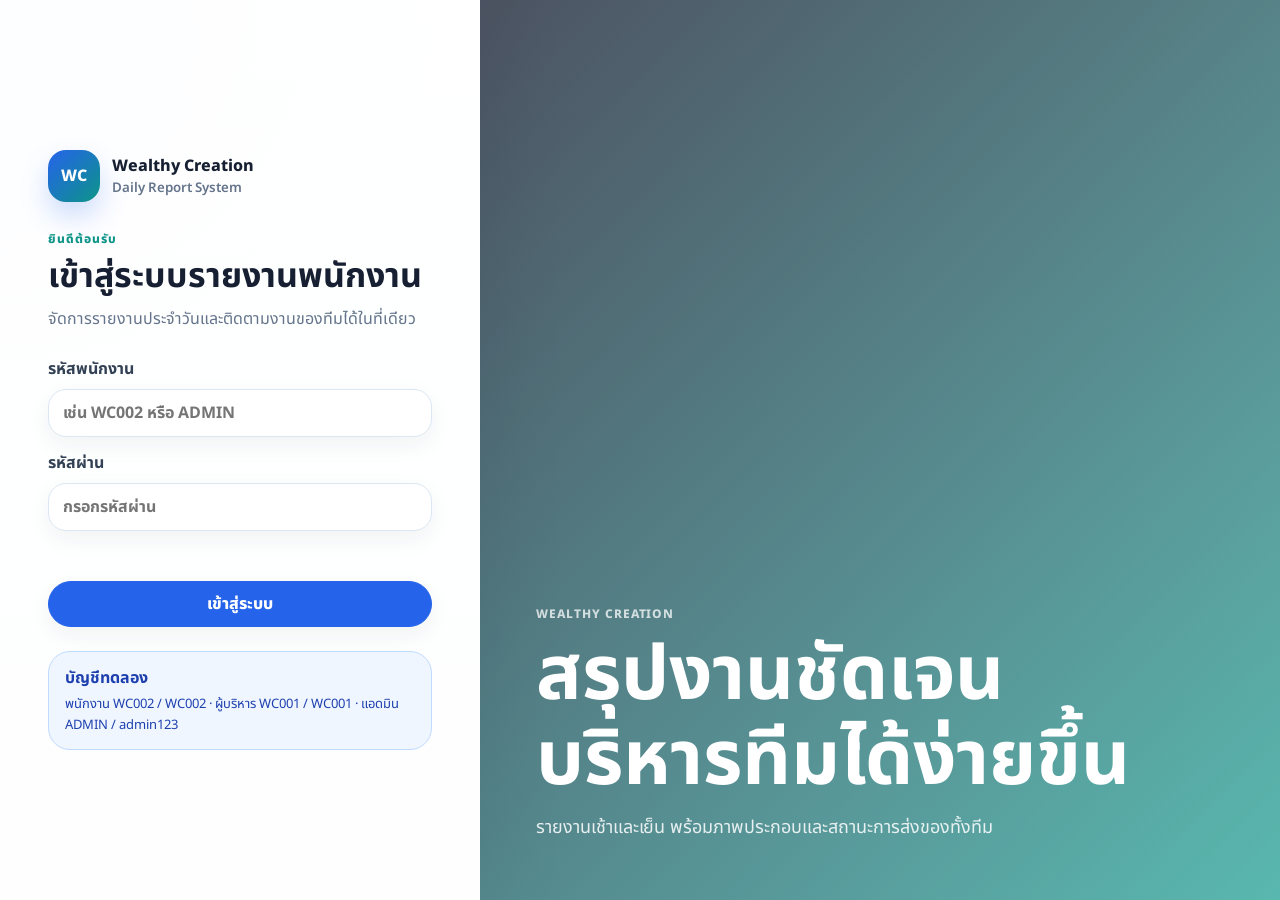
==== admin.html @ c17e125e "Split app into role-based pages" ====
<!DOCTYPE html>
<html lang="th">
<head>
  <meta charset="UTF-8"><meta name="viewport" content="width=device-width, initial-scale=1.0">
  <title>จัดการระบบ | Wealthy Creation</title>
  <link rel="preconnect" href="https://fonts.googleapis.com"><link rel="preconnect" href="https://fonts.gstatic.com" crossorigin>
  <link href="https://fonts.googleapis.com/css2?family=Noto+Sans+Thai:wght@400;500;600;700;800&display=swap" rel="stylesheet">
  <link rel="stylesheet" href="assets/css/app.css">
</head>
<body data-page="admin">
  <div id="app"></div><div id="modalRoot"></div><div id="toastRoot" class="toast-root"></div>
  <script src="assets/js/store.js"></script><script src="assets/js/app.js"></script>
</body>
</html>
---- assets/css/app.css ----
:root {
  --bg: #f6fbff;
  --panel: rgba(255, 255, 255, 0.9);
  --ink: #172033;
  --muted: #64748b;
  --line: #dbe7f3;
  --blue: #2563eb;
  --blue-dark: #1d4ed8;
  --green: #059669;
  --red: #e11d48;
  --amber: #d97706;
  --teal: #0d9488;
  --shadow: 0 20px 50px rgba(30, 41, 59, 0.08);
  --shadow-sm: 0 8px 24px rgba(30, 41, 59, 0.06);
  --radius: 24px;
}

* { box-sizing: border-box; }

body {
  margin: 0;
  min-height: 100vh;
  font-family: "Noto Sans Thai", Tahoma, Arial, sans-serif;
  color: var(--ink);
  background:
    radial-gradient(circle at top left, rgba(125, 211, 252, 0.2), transparent 28%),
    radial-gradient(circle at bottom right, rgba(167, 243, 208, 0.24), transparent 28%),
    linear-gradient(180deg, #fbfdff 0%, #eff8ff 100%);
}

button, input, select, textarea { font: inherit; }
button { cursor: pointer; border: 0; }
a { color: inherit; text-decoration: none; }

.hidden { display: none !important; }
.muted { color: var(--muted); font-size: 13px; line-height: 1.6; }

.login-layout {
  min-height: 100vh;
  display: grid;
  grid-template-columns: minmax(320px, 480px) minmax(0, 1fr);
}

.login-card {
  display: grid;
  align-content: center;
  gap: 24px;
  padding: 48px;
  background: rgba(255, 255, 255, 0.92);
  box-shadow: 24px 0 70px rgba(15, 23, 42, 0.06);
}

.brand {
  display: flex;
  align-items: center;
  gap: 12px;
}

.brand strong { display: block; font-weight: 800; }
.brand small { display: block; color: var(--muted); font-weight: 600; }

.brand-mark {
  width: 52px;
  height: 52px;
  display: grid;
  place-items: center;
  border-radius: 18px;
  color: #fff;
  background: linear-gradient(135deg, var(--blue), var(--teal));
  box-shadow: 0 14px 28px rgba(37, 99, 235, 0.22);
  font-weight: 800;
}

.login-copy h1, .login-cover h2 {
  margin: 8px 0 10px;
  line-height: 1.12;
  letter-spacing: 0;
}

.login-copy h1 { font-size: 34px; }
.login-copy p, .login-cover p { margin: 0; color: var(--muted); line-height: 1.7; }
.eyebrow, .cover-label {
  color: var(--teal);
  font-size: 12px;
  font-weight: 800;
  letter-spacing: 0.08em;
}

.login-cover {
  display: grid;
  align-content: end;
  padding: 56px;
  color: #fff;
  background:
    linear-gradient(135deg, rgba(15, 23, 42, 0.74), rgba(13, 148, 136, 0.64)),
    url("https://images.unsplash.com/photo-1556761175-b413da4baf72?auto=format&fit=crop&w=1600&q=80") center/cover;
}

.login-cover h2 { max-width: 720px; font-size: clamp(38px, 6vw, 76px); }
.login-cover p { max-width: 620px; color: rgba(255, 255, 255, 0.86); font-size: 18px; }
.cover-label { color: rgba(255, 255, 255, 0.74); }

.form-stack { display: grid; gap: 14px; }
.form-stack label, .field { display: grid; gap: 8px; color: #334155; font-weight: 700; }

input, select, textarea {
  width: 100%;
  min-height: 46px;
  padding: 11px 14px;
  border: 1px solid var(--line);
  border-radius: 18px;
  outline: none;
  background: #fff;
  color: var(--ink);
  box-shadow: var(--shadow-sm);
}

textarea { min-height: 140px; resize: vertical; }
input:focus, select:focus, textarea:focus { border-color: var(--blue); box-shadow: 0 0 0 4px rgba(37, 99, 235, 0.14); }
input[readonly] { background: #f8fafc; color: var(--muted); }

.form-error { min-height: 22px; margin: 0; color: var(--red); font-weight: 800; }

.btn {
  display: inline-flex;
  align-items: center;
  justify-content: center;
  gap: 8px;
  min-height: 42px;
  padding: 10px 16px;
  border-radius: 999px;
  color: #334155;
  background: #fff;
  border: 1px solid var(--line);
  box-shadow: var(--shadow-sm);
  font-weight: 800;
  transition: transform 0.16s ease, box-shadow 0.16s ease, background 0.16s ease;
}

.btn:hover { transform: translateY(-1px); box-shadow: 0 14px 30px rgba(30, 41, 59, 0.1); }
.btn.primary { color: #fff; background: var(--blue); border-color: var(--blue); }
.btn.primary:hover { background: var(--blue-dark); }
.btn.success { color: #fff; background: var(--green); border-color: var(--green); }
.btn.danger { color: #fff; background: var(--red); border-color: var(--red); }
.btn.wide { width: 100%; }

.soft-alert {
  display: grid;
  gap: 4px;
  padding: 14px 16px;
  border: 1px solid #bfdbfe;
  border-radius: 22px;
  background: #eff6ff;
  color: #1e40af;
}
.soft-alert span { font-size: 13px; line-height: 1.6; }

.shell {
  min-height: 100vh;
  display: grid;
  grid-template-columns: 280px minmax(0, 1fr);
}

.sidebar {
  position: sticky;
  top: 0;
  height: 100vh;
  display: grid;
  grid-template-rows: auto 1fr auto;
  gap: 22px;
  padding: 22px;
  color: #fff;
  background: linear-gradient(180deg, #0f172a, #172033 56%, #10324b);
}

.nav { display: grid; align-content: start; gap: 8px; }
.nav button {
  min-height: 44px;
  padding: 10px 13px;
  border-radius: 17px;
  color: #cbd5e1;
  background: transparent;
  text-align: left;
  font-weight: 800;
}
.nav button.active, .nav button:hover { color: #fff; background: rgba(255, 255, 255, 0.1); }

.user-chip {
  display: grid;
  grid-template-columns: 44px minmax(0, 1fr);
  gap: 10px;
  align-items: center;
  padding: 14px;
  border-radius: 22px;
  background: rgba(255, 255, 255, 0.07);
}

.avatar {
  width: 44px;
  height: 44px;
  display: grid;
  place-items: center;
  border-radius: 50%;
  overflow: hidden;
  background: #dbeafe;
  color: #1e3a8a;
  font-weight: 800;
}
.avatar.large { width: 96px; height: 96px; font-size: 30px; }
.avatar img { width: 100%; height: 100%; object-fit: cover; }

.content { min-width: 0; padding: 28px; }
.topbar {
  position: sticky;
  top: 0;
  z-index: 5;
  display: flex;
  align-items: center;
  justify-content: space-between;
  gap: 16px;
  margin: -28px -28px 24px;
  padding: 22px 28px;
  border-bottom: 1px solid rgba(219, 231, 243, 0.72);
  background: rgba(246, 251, 255, 0.78);
  backdrop-filter: blur(14px);
}

.topbar h1 { margin: 0; font-size: 30px; line-height: 1.2; }
.topbar p { margin: 6px 0 0; color: var(--muted); }

.grid { display: grid; gap: 18px; }
.grid.two { grid-template-columns: repeat(2, minmax(0, 1fr)); }
.grid.three { grid-template-columns: repeat(3, minmax(0, 1fr)); }

.panel, .stat, .card {
  border: 1px solid rgba(219, 231, 243, 0.92);
  border-radius: var(--radius);
  background: var(--panel);
  box-shadow: var(--shadow);
}
.panel { padding: 22px; }
.stat { min-height: 122px; padding: 20px; display: grid; gap: 8px; }
.stat span { color: var(--muted); font-size: 13px; font-weight: 800; }
.stat strong { font-size: 30px; line-height: 1; }
.card { padding: 16px; }

.section-head {
  display: flex;
  align-items: center;
  justify-content: space-between;
  gap: 12px;
  margin-bottom: 16px;
  padding-bottom: 12px;
  border-bottom: 1px solid rgba(219, 231, 243, 0.72);
}
.section-head h2 { margin: 0; font-size: 20px; }

.badge {
  display: inline-flex;
  align-items: center;
  width: fit-content;
  min-height: 28px;
  padding: 4px 10px;
  border-radius: 999px;
  font-size: 12px;
  font-weight: 800;
}
.badge.green { color: #166534; background: #dcfce7; }
.badge.red { color: #be123c; background: #ffe4e6; }
.badge.amber { color: #92400e; background: #fef3c7; }
.badge.teal { color: #0f766e; background: #ccfbf1; }

.table-wrap { overflow-x: auto; border-radius: 22px; border: 1px solid var(--line); background: #fff; }
table { width: 100%; border-collapse: collapse; }
th, td { padding: 12px 10px; border-bottom: 1px solid var(--line); text-align: left; vertical-align: middle; }
th { color: #475569; background: #f8fafc; font-size: 13px; font-weight: 800; white-space: nowrap; }
tbody tr:hover { background: #f8fafc; }

.actions, .pill-list, .image-list { display: flex; flex-wrap: wrap; gap: 8px; }
.pill { display: inline-flex; align-items: center; gap: 6px; padding: 6px 10px; border-radius: 999px; background: #f8fbff; border: 1px solid #cfe0f2; color: #334155; font-size: 13px; font-weight: 700; }
.preview-img { width: 96px; height: 76px; object-fit: cover; border-radius: 18px; border: 1px solid var(--line); background: #eef6ff; }
.empty { padding: 28px; border: 1px dashed #cfe0f2; border-radius: 24px; background: #f8fbff; text-align: center; color: var(--muted); font-weight: 700; }

.modal-backdrop {
  position: fixed;
  inset: 0;
  z-index: 30;
  display: grid;
  place-items: center;
  padding: 18px;
  background: rgba(15, 23, 42, 0.52);
  backdrop-filter: blur(4px);
}
.modal { width: min(740px, 100%); max-height: 90vh; overflow: auto; padding: 22px; border-radius: 26px; background: #fff; box-shadow: 0 30px 90px rgba(15, 23, 42, 0.26); }
.modal header { display: flex; align-items: center; justify-content: space-between; gap: 12px; margin-bottom: 14px; }
.modal h2 { margin: 0; }

.toast-root { position: fixed; right: 22px; bottom: 22px; z-index: 50; display: grid; gap: 10px; width: min(360px, calc(100vw - 32px)); }
.toast { padding: 14px 16px; border-radius: 22px; background: #fff; border: 1px solid var(--line); box-shadow: 0 18px 42px rgba(15, 23, 42, 0.16); }
.toast strong { display: block; }
.toast span { display: block; margin-top: 2px; color: var(--muted); font-size: 13px; }

@media (max-width: 920px) {
  .login-layout, .shell, .grid.two, .grid.three { grid-template-columns: 1fr; }
  .login-cover { min-height: 320px; order: -1; }
  .sidebar { position: static; height: auto; }
  .nav { grid-template-columns: repeat(2, minmax(0, 1fr)); }
  .topbar { position: static; margin: -18px -18px 18px; padding: 18px; }
  .content { padding: 18px; }
}

@media (max-width: 560px) {
  .login-card, .login-cover { padding: 24px; }
  .topbar, .section-head { align-items: stretch; flex-direction: column; }
  .actions .btn, .btn.wide-sm { width: 100%; }
  .nav { grid-template-columns: 1fr; }
}
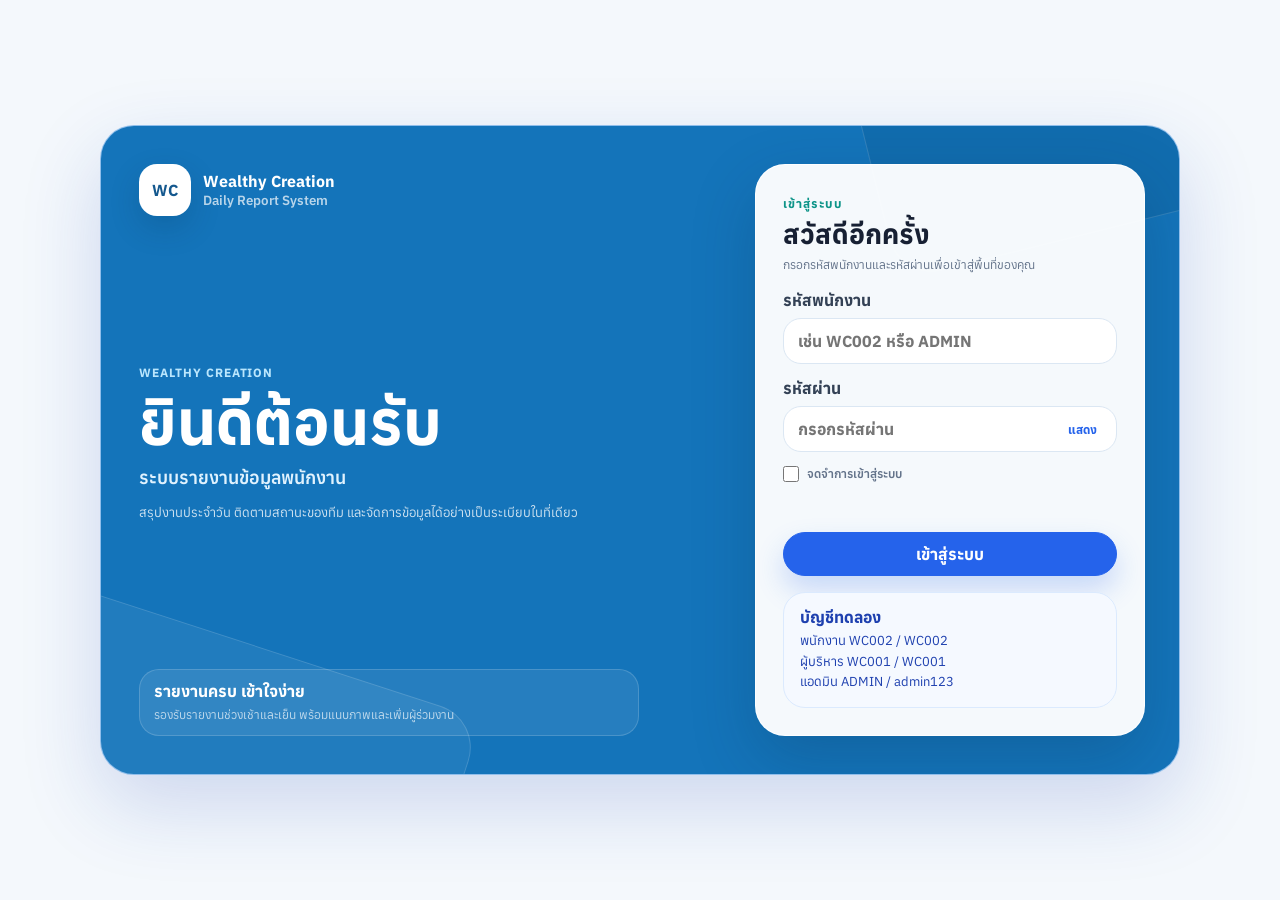
==== commit ba5f20d4: "Fit login layout to common screens" ====
--- a/admin.html
+++ b/admin.html
@@ -4,7 +4,7 @@
   <meta charset="UTF-8"><meta name="viewport" content="width=device-width, initial-scale=1.0">
   <title>จัดการระบบ | Wealthy Creation</title>
   <link rel="preconnect" href="https://fonts.googleapis.com"><link rel="preconnect" href="https://fonts.gstatic.com" crossorigin>
-  <link href="https://fonts.googleapis.com/css2?family=Noto+Sans+Thai:wght@400;500;600;700;800&display=swap" rel="stylesheet">
+  <link href="https://fonts.googleapis.com/css2?family=Anuphan:wght@400;500;600;700&display=swap" rel="stylesheet">
   <link rel="stylesheet" href="assets/css/app.css">
 </head>
 <body data-page="admin">
--- a/assets/css/app.css
+++ b/assets/css/app.css
@@ -20,7 +20,7 @@
 body {
   margin: 0;
   min-height: 100vh;
-  font-family: "Noto Sans Thai", Tahoma, Arial, sans-serif;
+  font-family: "Anuphan", Tahoma, Arial, sans-serif;
   color: var(--ink);
   background:
     radial-gradient(circle at top left, rgba(125, 211, 252, 0.2), transparent 28%),
@@ -315,3 +315,329 @@
   .actions .btn, .btn.wide-sm { width: 100%; }
   .nav { grid-template-columns: 1fr; }
 }
+
+/* Login page */
+.login-page {
+  display: grid;
+  place-items: center;
+  height: 100dvh;
+  min-height: 560px;
+  overflow: hidden;
+  padding: 18px;
+  background: #f4f8fc;
+}
+
+.login-page .login-layout {
+  position: relative;
+  width: min(1080px, 100%);
+  height: min(650px, calc(100dvh - 36px));
+  min-height: 540px;
+  display: grid;
+  grid-template-columns: minmax(0, 1fr) 390px;
+  gap: 24px;
+  align-items: center;
+  overflow: hidden;
+  padding: 34px;
+  border: 1px solid rgba(191, 219, 254, 0.72);
+  border-radius: 34px;
+  background: #1474ba;
+  box-shadow: 0 30px 80px rgba(30, 64, 175, 0.18);
+}
+
+.login-page .login-layout::before,
+.login-page .login-layout::after {
+  content: "";
+  position: absolute;
+  pointer-events: none;
+  border: 1px solid rgba(255, 255, 255, 0.14);
+  border-radius: 44px;
+}
+
+.login-page .login-layout::before {
+  width: 520px;
+  height: 270px;
+  left: -170px;
+  bottom: -130px;
+  transform: rotate(18deg);
+  background: rgba(255, 255, 255, 0.06);
+}
+
+.login-page .login-layout::after {
+  width: 460px;
+  height: 210px;
+  right: -150px;
+  top: -110px;
+  transform: rotate(-14deg);
+  background: rgba(8, 47, 73, 0.1);
+}
+
+.login-welcome {
+  position: relative;
+  z-index: 1;
+  min-width: 0;
+  align-self: stretch;
+  display: grid;
+  align-content: space-between;
+  padding: 4px 16px 4px 4px;
+  color: #fff;
+}
+
+.login-brand .brand-mark {
+  color: #14588e;
+  background: #fff;
+  box-shadow: 0 12px 30px rgba(8, 47, 73, 0.18);
+}
+
+.login-brand small {
+  color: rgba(255, 255, 255, 0.7);
+}
+
+.welcome-copy {
+  max-width: 570px;
+  padding: 24px 0;
+}
+
+.welcome-copy .cover-label {
+  color: #bae6fd;
+}
+
+.welcome-copy h1 {
+  margin: 8px 0 0;
+  font-size: clamp(42px, 5vw, 62px);
+  line-height: 1.08;
+  font-weight: 700;
+  letter-spacing: 0;
+}
+
+.welcome-copy h2 {
+  margin: 10px 0 12px;
+  color: #e0f2fe;
+  font-size: 18px;
+  font-weight: 600;
+  letter-spacing: 0;
+}
+
+.welcome-copy p {
+  max-width: 530px;
+  margin: 0;
+  color: rgba(255, 255, 255, 0.78);
+  font-size: 13px;
+  line-height: 1.8;
+}
+
+.welcome-note {
+  display: grid;
+  gap: 4px;
+  max-width: 500px;
+  padding: 11px 14px;
+  border: 1px solid rgba(255, 255, 255, 0.16);
+  border-radius: 20px;
+  background: rgba(255, 255, 255, 0.08);
+}
+
+.welcome-note span {
+  color: rgba(255, 255, 255, 0.68);
+  font-size: 12px;
+  line-height: 1.6;
+}
+
+.login-form-card {
+  position: relative;
+  z-index: 2;
+  display: grid;
+  gap: 16px;
+  padding: 27px;
+  border: 1px solid rgba(255, 255, 255, 0.82);
+  border-radius: 30px;
+  background: rgba(255, 255, 255, 0.96);
+  box-shadow: 0 24px 64px rgba(8, 47, 73, 0.22);
+}
+
+.login-form-card .login-copy h2 {
+  margin: 4px 0;
+  font-size: 27px;
+  font-weight: 700;
+}
+
+.login-form-card .login-copy p {
+  font-size: 12px;
+  line-height: 1.6;
+}
+
+.login-form-card input {
+  box-shadow: none;
+}
+
+.password-field {
+  position: relative;
+  display: block;
+}
+
+.password-field input {
+  padding-right: 72px;
+}
+
+.password-field button {
+  position: absolute;
+  top: 50%;
+  right: 12px;
+  transform: translateY(-50%);
+  padding: 5px 8px;
+  border-radius: 10px;
+  color: #2563eb;
+  background: transparent;
+  font-size: 12px;
+  font-weight: 800;
+}
+
+.remember-row {
+  display: flex !important;
+  align-items: center;
+  gap: 8px !important;
+  width: fit-content;
+  color: var(--muted) !important;
+  font-size: 12px;
+  font-weight: 600 !important;
+  cursor: pointer;
+}
+
+.remember-row input {
+  width: 16px;
+  min-height: 16px;
+  height: 16px;
+  margin: 0;
+  padding: 0;
+  border-radius: 5px;
+  box-shadow: none;
+}
+
+.login-submit {
+  min-height: 44px;
+  box-shadow: 0 14px 28px rgba(37, 99, 235, 0.22);
+}
+
+.login-form-card .soft-alert {
+  border-color: #dbeafe;
+  background: #f5f9ff;
+}
+
+@media (max-width: 1024px) {
+  .login-page {
+    padding: 14px;
+  }
+
+  .login-page .login-layout {
+    width: min(960px, 100%);
+    height: calc(100dvh - 28px);
+    grid-template-columns: minmax(0, 1fr) 370px;
+    padding: 28px;
+  }
+}
+
+@media (max-width: 820px) {
+  .login-page {
+    display: block;
+    height: auto;
+    min-height: 100dvh;
+    overflow: auto;
+    padding: 0;
+    background: #1474ba;
+  }
+
+  .login-page .login-layout {
+    width: 100%;
+    height: auto;
+    min-height: 100vh;
+    grid-template-columns: 1fr;
+    gap: 24px;
+    padding: 28px;
+    border: 0;
+    border-radius: 0;
+    box-shadow: none;
+  }
+
+  .login-welcome {
+    min-height: auto;
+    gap: 26px;
+    padding: 0;
+  }
+
+  .welcome-copy {
+    padding: 12px 0 0;
+  }
+
+  .welcome-copy h1 {
+    font-size: 44px;
+  }
+
+  .welcome-note {
+    display: none;
+  }
+
+  .login-form-card {
+    width: min(480px, 100%);
+    justify-self: center;
+    padding: 28px;
+  }
+}
+
+@media (min-width: 821px) and (max-height: 700px) {
+  .login-page {
+    min-height: 500px;
+    padding: 10px;
+  }
+
+  .login-page .login-layout {
+    height: calc(100dvh - 20px);
+    min-height: 500px;
+    padding: 24px 28px;
+  }
+
+  .welcome-copy {
+    padding: 14px 0;
+  }
+
+  .welcome-copy h1 {
+    font-size: 42px;
+  }
+
+  .welcome-note {
+    display: none;
+  }
+
+  .login-form-card {
+    gap: 12px;
+    padding: 22px 25px;
+  }
+
+  .login-form-card .form-stack {
+    gap: 10px;
+  }
+
+  .login-form-card .soft-alert {
+    padding: 10px 13px;
+  }
+}
+
+@media (max-width: 480px) {
+  .login-page .login-layout {
+    padding: 20px;
+  }
+
+  .welcome-copy h1 {
+    font-size: 38px;
+  }
+
+  .welcome-copy h2 {
+    font-size: 17px;
+  }
+
+  .welcome-copy p {
+    font-size: 13px;
+  }
+
+  .login-form-card {
+    padding: 24px;
+    border-radius: 26px;
+  }
+}
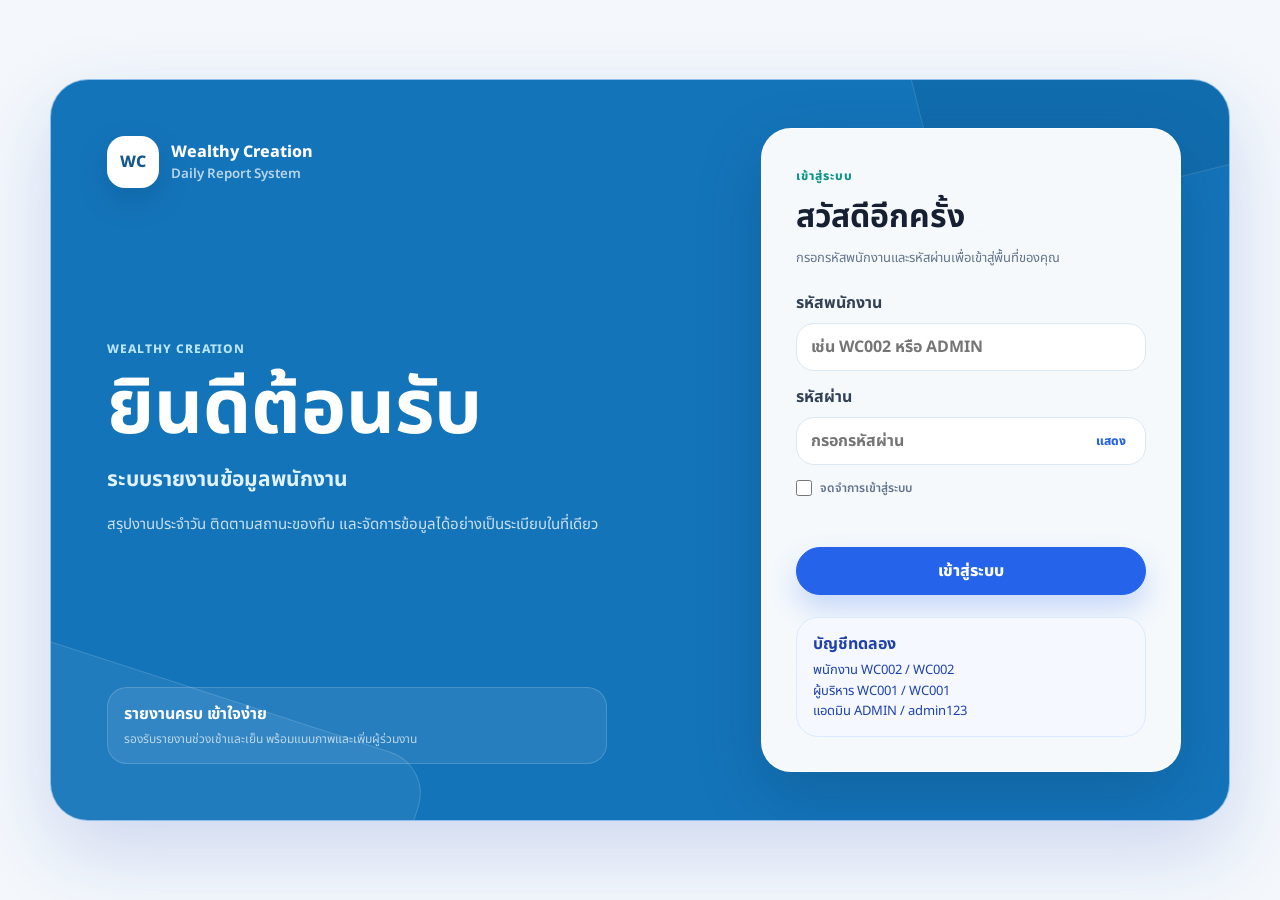
==== commit 18db743c: "Revert "Fit login layout to common screens" This reverts commit ba5f20d4c59735fc460aba527089e1a38ac5" ====
--- a/admin.html
+++ b/admin.html
@@ -4,7 +4,7 @@
   <meta charset="UTF-8"><meta name="viewport" content="width=device-width, initial-scale=1.0">
   <title>จัดการระบบ | Wealthy Creation</title>
   <link rel="preconnect" href="https://fonts.googleapis.com"><link rel="preconnect" href="https://fonts.gstatic.com" crossorigin>
-  <link href="https://fonts.googleapis.com/css2?family=Anuphan:wght@400;500;600;700&display=swap" rel="stylesheet">
+  <link href="https://fonts.googleapis.com/css2?family=Noto+Sans+Thai:wght@400;500;600;700;800&display=swap" rel="stylesheet">
   <link rel="stylesheet" href="assets/css/app.css">
 </head>
 <body data-page="admin">
--- a/assets/css/app.css
+++ b/assets/css/app.css
@@ -20,7 +20,7 @@
 body {
   margin: 0;
   min-height: 100vh;
-  font-family: "Anuphan", Tahoma, Arial, sans-serif;
+  font-family: "Noto Sans Thai", Tahoma, Arial, sans-serif;
   color: var(--ink);
   background:
     radial-gradient(circle at top left, rgba(125, 211, 252, 0.2), transparent 28%),
@@ -320,26 +320,22 @@
 .login-page {
   display: grid;
   place-items: center;
-  height: 100dvh;
-  min-height: 560px;
-  overflow: hidden;
-  padding: 18px;
+  padding: 32px;
   background: #f4f8fc;
 }
 
 .login-page .login-layout {
   position: relative;
-  width: min(1080px, 100%);
-  height: min(650px, calc(100dvh - 36px));
-  min-height: 540px;
-  display: grid;
-  grid-template-columns: minmax(0, 1fr) 390px;
-  gap: 24px;
+  width: min(1180px, 100%);
+  min-height: min(720px, calc(100vh - 64px));
+  display: grid;
+  grid-template-columns: minmax(0, 1fr) 420px;
+  gap: 30px;
   align-items: center;
   overflow: hidden;
-  padding: 34px;
+  padding: 48px;
   border: 1px solid rgba(191, 219, 254, 0.72);
-  border-radius: 34px;
+  border-radius: 38px;
   background: #1474ba;
   box-shadow: 0 30px 80px rgba(30, 64, 175, 0.18);
 }
@@ -378,7 +374,7 @@
   align-self: stretch;
   display: grid;
   align-content: space-between;
-  padding: 4px 16px 4px 4px;
+  padding: 8px 20px 8px 8px;
   color: #fff;
 }
 
@@ -394,7 +390,7 @@
 
 .welcome-copy {
   max-width: 570px;
-  padding: 24px 0;
+  padding: 48px 0;
 }
 
 .welcome-copy .cover-label {
@@ -402,18 +398,16 @@
 }
 
 .welcome-copy h1 {
-  margin: 8px 0 0;
-  font-size: clamp(42px, 5vw, 62px);
-  line-height: 1.08;
-  font-weight: 700;
+  margin: 10px 0 0;
+  font-size: clamp(48px, 6vw, 76px);
+  line-height: 1.05;
   letter-spacing: 0;
 }
 
 .welcome-copy h2 {
-  margin: 10px 0 12px;
+  margin: 14px 0 16px;
   color: #e0f2fe;
-  font-size: 18px;
-  font-weight: 600;
+  font-size: 21px;
   letter-spacing: 0;
 }
 
@@ -421,15 +415,15 @@
   max-width: 530px;
   margin: 0;
   color: rgba(255, 255, 255, 0.78);
-  font-size: 13px;
-  line-height: 1.8;
+  font-size: 15px;
+  line-height: 1.9;
 }
 
 .welcome-note {
   display: grid;
   gap: 4px;
   max-width: 500px;
-  padding: 11px 14px;
+  padding: 14px 16px;
   border: 1px solid rgba(255, 255, 255, 0.16);
   border-radius: 20px;
   background: rgba(255, 255, 255, 0.08);
@@ -445,8 +439,8 @@
   position: relative;
   z-index: 2;
   display: grid;
-  gap: 16px;
-  padding: 27px;
+  gap: 22px;
+  padding: 34px;
   border: 1px solid rgba(255, 255, 255, 0.82);
   border-radius: 30px;
   background: rgba(255, 255, 255, 0.96);
@@ -454,14 +448,12 @@
 }
 
 .login-form-card .login-copy h2 {
-  margin: 4px 0;
-  font-size: 27px;
-  font-weight: 700;
+  margin: 6px 0;
+  font-size: 32px;
 }
 
 .login-form-card .login-copy p {
-  font-size: 12px;
-  line-height: 1.6;
+  font-size: 13px;
 }
 
 .login-form-card input {
@@ -512,7 +504,7 @@
 }
 
 .login-submit {
-  min-height: 44px;
+  min-height: 48px;
   box-shadow: 0 14px 28px rgba(37, 99, 235, 0.22);
 }
 
@@ -523,30 +515,25 @@
 
 @media (max-width: 1024px) {
   .login-page {
-    padding: 14px;
+    padding: 20px;
   }
 
   .login-page .login-layout {
-    width: min(960px, 100%);
-    height: calc(100dvh - 28px);
-    grid-template-columns: minmax(0, 1fr) 370px;
-    padding: 28px;
+    grid-template-columns: minmax(0, 1fr) 390px;
+    min-height: calc(100vh - 40px);
+    padding: 34px;
   }
 }
 
 @media (max-width: 820px) {
   .login-page {
     display: block;
-    height: auto;
-    min-height: 100dvh;
-    overflow: auto;
     padding: 0;
     background: #1474ba;
   }
 
   .login-page .login-layout {
     width: 100%;
-    height: auto;
     min-height: 100vh;
     grid-template-columns: 1fr;
     gap: 24px;
@@ -581,44 +568,6 @@
   }
 }
 
-@media (min-width: 821px) and (max-height: 700px) {
-  .login-page {
-    min-height: 500px;
-    padding: 10px;
-  }
-
-  .login-page .login-layout {
-    height: calc(100dvh - 20px);
-    min-height: 500px;
-    padding: 24px 28px;
-  }
-
-  .welcome-copy {
-    padding: 14px 0;
-  }
-
-  .welcome-copy h1 {
-    font-size: 42px;
-  }
-
-  .welcome-note {
-    display: none;
-  }
-
-  .login-form-card {
-    gap: 12px;
-    padding: 22px 25px;
-  }
-
-  .login-form-card .form-stack {
-    gap: 10px;
-  }
-
-  .login-form-card .soft-alert {
-    padding: 10px 13px;
-  }
-}
-
 @media (max-width: 480px) {
   .login-page .login-layout {
     padding: 20px;
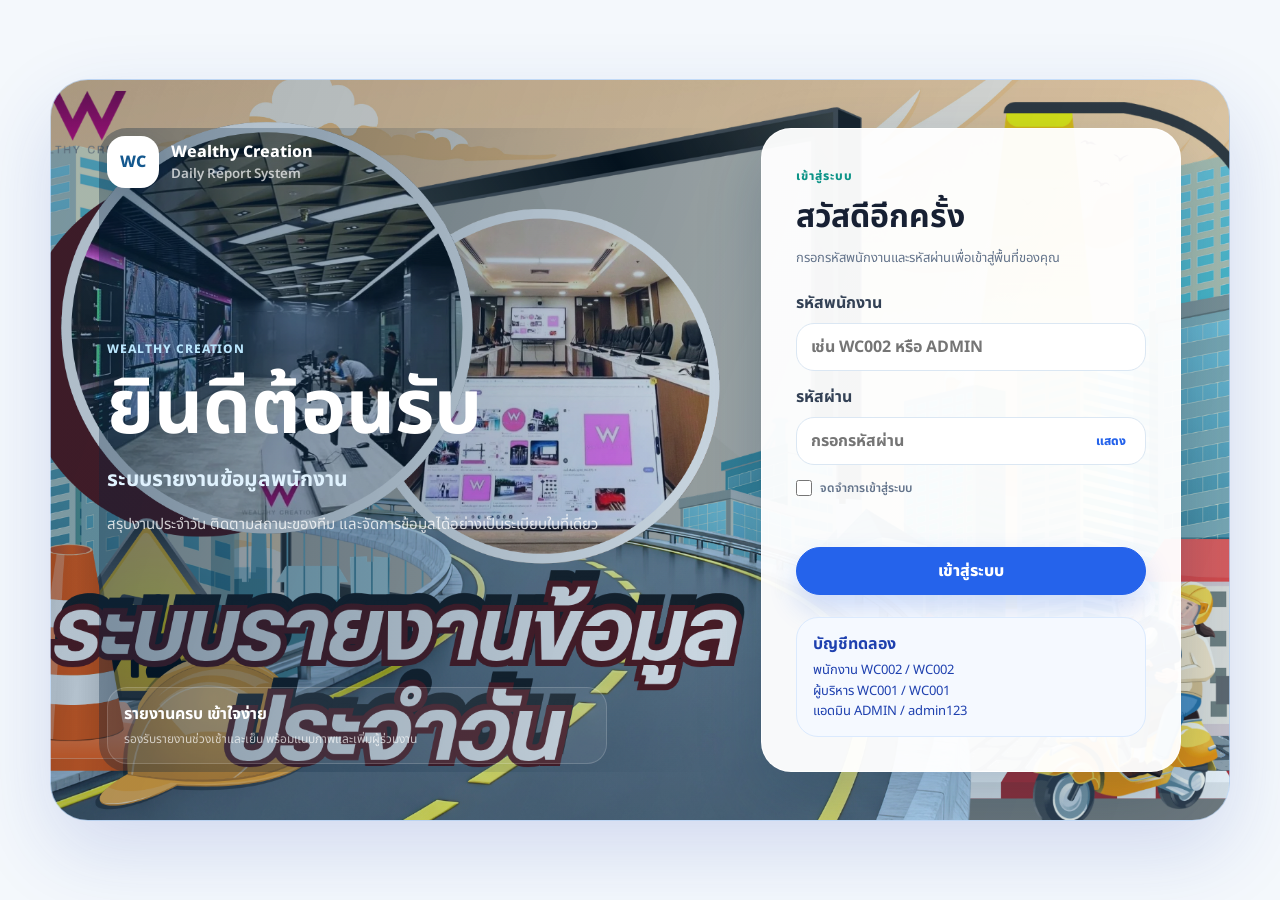
==== commit 35a4b152: "Add top navigation and role dropdown menus" ====
--- a/admin.html
+++ b/admin.html
@@ -5,10 +5,10 @@
   <title>จัดการระบบ | Wealthy Creation</title>
   <link rel="preconnect" href="https://fonts.googleapis.com"><link rel="preconnect" href="https://fonts.gstatic.com" crossorigin>
   <link href="https://fonts.googleapis.com/css2?family=Noto+Sans+Thai:wght@400;500;600;700;800&display=swap" rel="stylesheet">
-  <link rel="stylesheet" href="assets/css/app.css">
+  <link rel="stylesheet" href="assets/css/app.css?v=top-nav-1">
 </head>
 <body data-page="admin">
   <div id="app"></div><div id="modalRoot"></div><div id="toastRoot" class="toast-root"></div>
-  <script src="assets/js/store.js"></script><script src="assets/js/app.js"></script>
+  <script src="assets/js/store.js"></script><script src="assets/js/app.js?v=top-nav-1"></script>
 </body>
 </html>
--- a/assets/css/app.css
+++ b/assets/css/app.css
@@ -336,17 +336,15 @@
   padding: 48px;
   border: 1px solid rgba(191, 219, 254, 0.72);
   border-radius: 38px;
-  background: #1474ba;
-  box-shadow: 0 30px 80px rgba(30, 64, 175, 0.18);
+  background:
+    linear-gradient(110deg, rgba(7, 49, 86, 0.34), rgba(20, 116, 186, 0.12)),
+    url("../images/login-bg.jpg.png") 32% center/cover no-repeat;
+  box-shadow: 0 30px 80px rgba(30, 64, 175, 0.16);
 }
 
 .login-page .login-layout::before,
 .login-page .login-layout::after {
-  content: "";
-  position: absolute;
-  pointer-events: none;
-  border: 1px solid rgba(255, 255, 255, 0.14);
-  border-radius: 44px;
+  display: none;
 }
 
 .login-page .login-layout::before {
@@ -376,6 +374,23 @@
   align-content: space-between;
   padding: 8px 20px 8px 8px;
   color: #fff;
+  overflow: hidden;
+  border-radius: 28px;
+  background: transparent;
+  box-shadow: none;
+}
+
+.login-welcome::before {
+  content: "";
+  position: absolute;
+  inset: 0;
+  background: linear-gradient(90deg, rgba(4, 34, 61, 0.32), rgba(4, 34, 61, 0.08) 72%, transparent);
+  pointer-events: none;
+}
+
+.login-welcome > * {
+  position: relative;
+  z-index: 1;
 }
 
 .login-brand .brand-mark {
@@ -529,7 +544,7 @@
   .login-page {
     display: block;
     padding: 0;
-    background: #1474ba;
+    background: #f4f8fc;
   }
 
   .login-page .login-layout {
@@ -590,3 +605,259 @@
     border-radius: 26px;
   }
 }
+
+/* Internal application header and dropdown navigation */
+.top-shell {
+  display: block;
+}
+
+.app-header {
+  position: sticky;
+  top: 0;
+  z-index: 20;
+  background: rgba(255, 255, 255, 0.96);
+  border-bottom: 1px solid var(--line);
+  box-shadow: 0 8px 28px rgba(30, 41, 59, 0.08);
+  backdrop-filter: blur(16px);
+}
+
+.header-main {
+  width: min(1380px, 100%);
+  min-height: 78px;
+  margin: 0 auto;
+  padding: 12px 28px;
+  display: flex;
+  align-items: center;
+  justify-content: space-between;
+  gap: 24px;
+}
+
+.header-main .brand-mark {
+  width: 48px;
+  height: 48px;
+  border-radius: 16px;
+}
+
+.header-user {
+  display: flex;
+  align-items: center;
+  gap: 11px;
+}
+
+.header-user-copy {
+  display: grid;
+  gap: 1px;
+}
+
+.header-user-copy strong {
+  color: #172033;
+  font-size: 13px;
+}
+
+.header-user-copy span {
+  color: var(--muted);
+  font-size: 11px;
+}
+
+.header-logout {
+  min-height: 38px;
+  margin-left: 8px;
+  padding: 8px 14px;
+  border-radius: 999px;
+  color: #1d4ed8;
+  background: #eff6ff;
+  border: 1px solid #bfdbfe;
+  font-size: 12px;
+  font-weight: 800;
+}
+
+.header-logout:hover {
+  color: #fff;
+  background: #2563eb;
+}
+
+.top-nav {
+  min-height: 48px;
+  display: flex;
+  align-items: stretch;
+  gap: 2px;
+  padding: 0 max(20px, calc((100vw - 1380px) / 2 + 28px));
+  color: #fff;
+  background: linear-gradient(90deg, #123b62, #164b76);
+}
+
+.nav-menu {
+  position: relative;
+  display: flex;
+}
+
+.nav-home,
+.nav-trigger {
+  min-width: 132px;
+  padding: 11px 17px;
+  border-bottom: 3px solid transparent;
+  color: rgba(255, 255, 255, 0.82);
+  background: transparent;
+  font-size: 13px;
+  font-weight: 700;
+  white-space: nowrap;
+}
+
+.nav-trigger::after {
+  content: "⌄";
+  display: inline-block;
+  margin-left: 8px;
+  color: #93c5fd;
+}
+
+.nav-home:hover,
+.nav-trigger:hover,
+.nav-home.active,
+.nav-trigger.active,
+.nav-menu:focus-within .nav-trigger {
+  color: #fff;
+  border-bottom-color: #38bdf8;
+  background: rgba(255, 255, 255, 0.08);
+}
+
+.nav-dropdown {
+  position: absolute;
+  top: calc(100% + 7px);
+  left: 0;
+  z-index: 30;
+  width: 310px;
+  display: grid;
+  gap: 4px;
+  padding: 8px;
+  border: 1px solid #dbe7f3;
+  border-radius: 18px;
+  background: #fff;
+  box-shadow: 0 24px 54px rgba(15, 23, 42, 0.18);
+  opacity: 0;
+  visibility: hidden;
+  transform: translateY(-6px);
+  transition: opacity 0.16s ease, visibility 0.16s ease, transform 0.16s ease;
+}
+
+.nav-menu:hover .nav-dropdown,
+.nav-menu:focus-within .nav-dropdown {
+  opacity: 1;
+  visibility: visible;
+  transform: translateY(0);
+}
+
+.nav-dropdown button {
+  display: grid;
+  gap: 2px;
+  padding: 11px 12px;
+  border-radius: 13px;
+  color: #334155;
+  background: transparent;
+  text-align: left;
+}
+
+.nav-dropdown button:hover {
+  color: #0f4c81;
+  background: #eff7ff;
+}
+
+.nav-dropdown strong {
+  font-size: 13px;
+}
+
+.nav-dropdown span {
+  color: #7c8da3;
+  font-size: 11px;
+}
+
+.top-shell .content {
+  width: min(1380px, 100%);
+  margin: 0 auto;
+  padding: 28px;
+}
+
+.top-shell .topbar {
+  position: static;
+  margin: 0 0 22px;
+  padding: 0;
+  border: 0;
+  background: transparent;
+  backdrop-filter: none;
+}
+
+.page-eyebrow {
+  display: inline-flex;
+  margin-bottom: 5px;
+  color: #0d9488;
+  font-size: 11px;
+  font-weight: 800;
+}
+
+.anchor-panel {
+  scroll-margin-top: 155px;
+}
+
+@media (max-width: 820px) {
+  .app-header {
+    position: static;
+  }
+
+  .header-main {
+    min-height: 68px;
+    padding: 10px 16px;
+  }
+
+  .header-user-copy {
+    display: none;
+  }
+
+  .header-logout {
+    margin-left: 0;
+    padding: 7px 11px;
+  }
+
+  .top-nav {
+    min-height: 46px;
+    padding: 0 10px;
+    overflow-x: auto;
+    overflow-y: visible;
+  }
+
+  .nav-home,
+  .nav-trigger {
+    min-width: max-content;
+    padding-inline: 14px;
+  }
+
+  .nav-dropdown {
+    position: fixed;
+    top: auto;
+    left: 14px;
+    right: 14px;
+    width: auto;
+  }
+
+  .top-shell .content {
+    padding: 18px;
+  }
+
+  .anchor-panel {
+    scroll-margin-top: 20px;
+  }
+}
+
+@media (max-width: 520px) {
+  .header-main .brand small {
+    display: none;
+  }
+
+  .header-main .brand-mark,
+  .header-user .avatar {
+    width: 40px;
+    height: 40px;
+  }
+
+  .header-main .brand strong {
+    font-size: 13px;
+  }
+}
